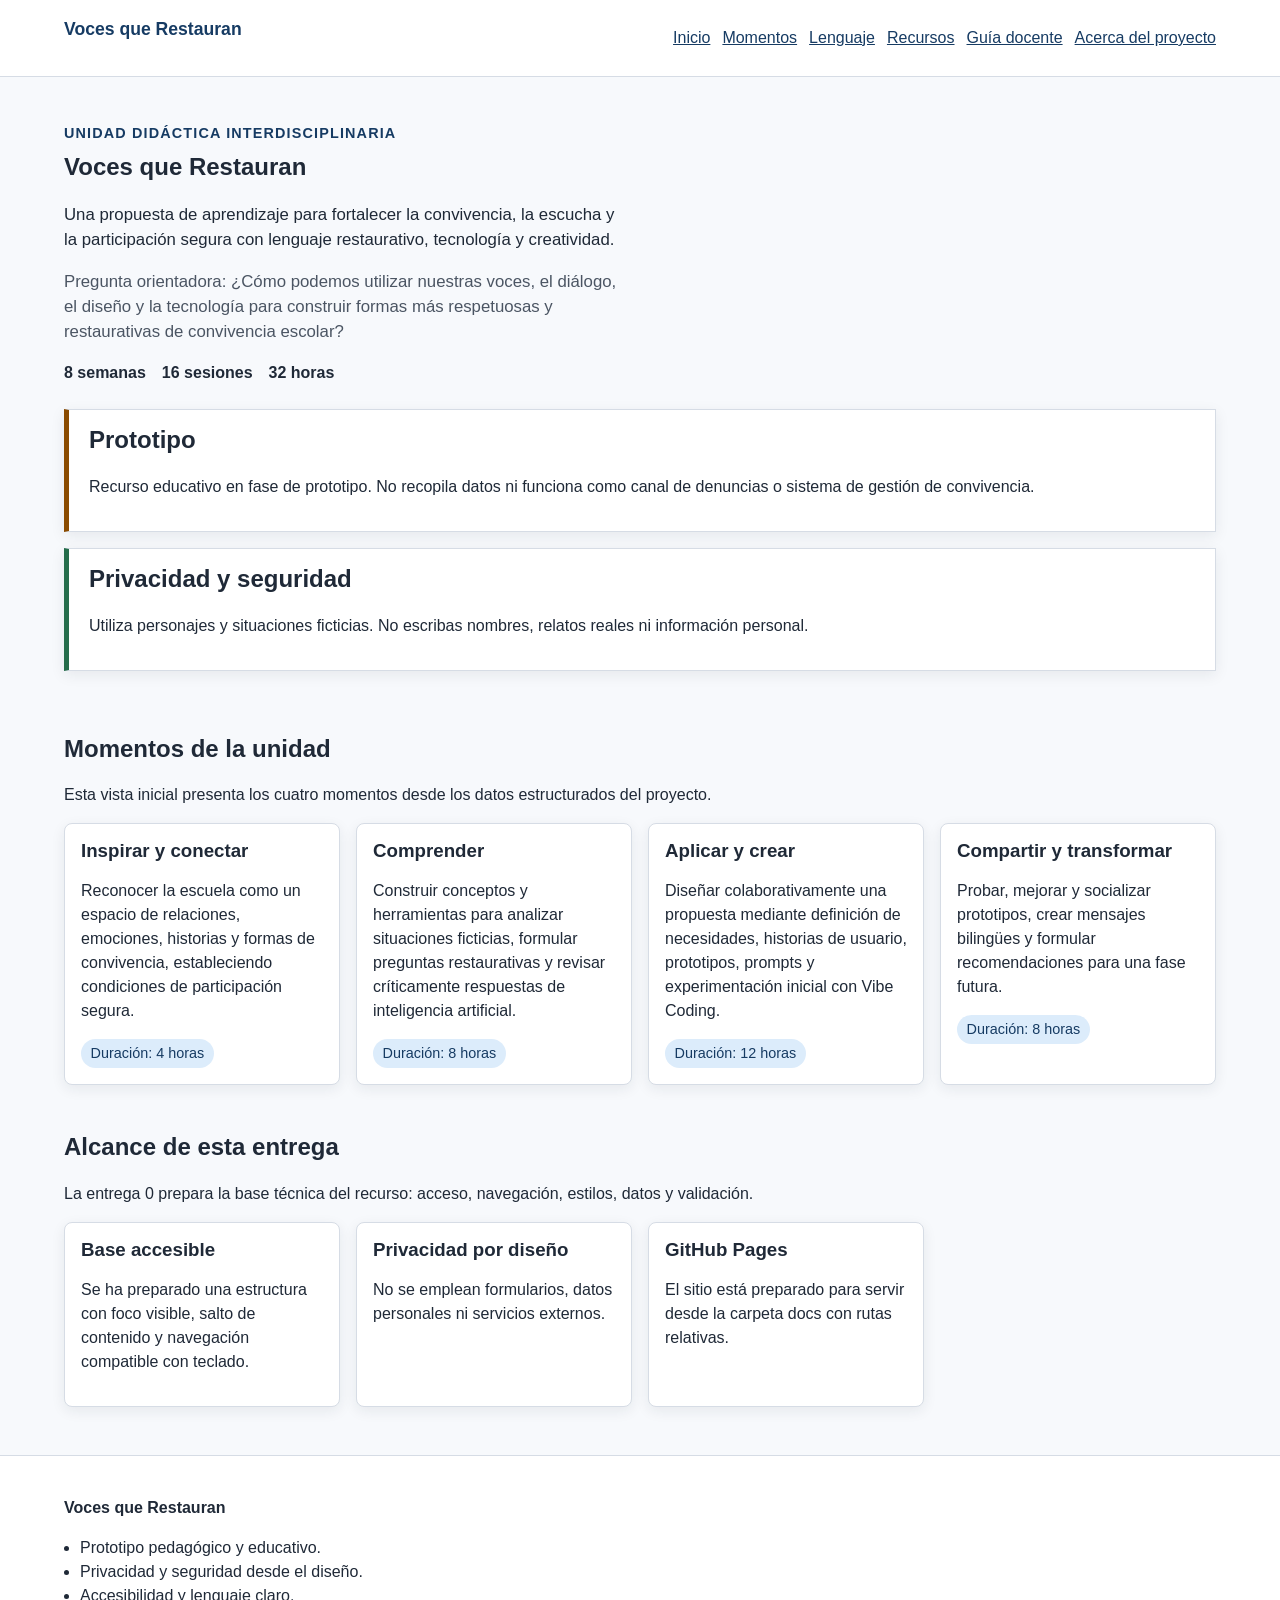
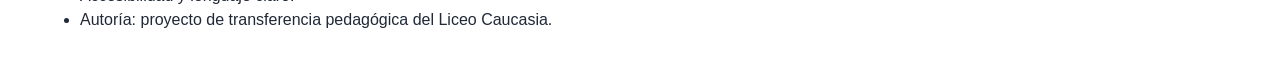
==== docs/index.html @ dc5d8d42 "Prepare static website foundation" ====
<!doctype html>
<html lang="es">
  <head>
    <meta charset="utf-8">
    <meta name="viewport" content="width=device-width, initial-scale=1">
    <meta name="description" content="Prototipo inicial de la unidad didáctica Voces que Restauran, con enfoque en privacidad, accesibilidad y navegación sencilla para GitHub Pages.">
    <title>Voces que Restauran | Prototipo inicial</title>
    <link rel="stylesheet" href="css/base.css">
    <link rel="stylesheet" href="css/layout.css">
    <link rel="stylesheet" href="css/components.css">
    <link rel="stylesheet" href="css/utilities.css">
    <link rel="stylesheet" href="css/print.css">
  </head>
  <body data-content-path="./data/unit-content.json">
    <a class="skip-link" href="#main-content">Saltar al contenido</a>

    <header class="site-header">
      <div class="container site-header__inner">
        <a class="brand-link" href="./index.html">Voces que Restauran</a>
        <button class="site-nav-toggle" type="button" aria-expanded="false" aria-controls="site-nav-list" aria-label="Abrir menú principal">
          Menú
        </button>
        <nav class="site-nav" aria-label="Navegación principal">
          <ul id="site-nav-list" class="site-nav-list">
            <li><a href="./index.html" aria-current="page">Inicio</a></li>
            <li><a href="./moments/">Momentos</a></li>
            <li><a href="./language/">Lenguaje</a></li>
            <li><a href="./resources/">Recursos</a></li>
            <li><a href="./teacher-guide/">Guía docente</a></li>
            <li><a href="./about/">Acerca del proyecto</a></li>
          </ul>
        </nav>
      </div>
    </header>

    <main id="main-content">
      <section class="hero container" aria-labelledby="project-title">
        <div class="hero__content">
          <p class="eyebrow">Unidad didáctica interdisciplinaria</p>
          <h1 id="project-title">Voces que Restauran</h1>
          <p class="lead">Una propuesta de aprendizaje para fortalecer la convivencia, la escucha y la participación segura con lenguaje restaurativo, tecnología y creatividad.</p>
          <p class="lead lead--secondary">Pregunta orientadora: ¿Cómo podemos utilizar nuestras voces, el diálogo, el diseño y la tecnología para construir formas más respetuosas y restaurativas de convivencia escolar?</p>
          <ul class="summary-list" aria-label="Datos generales de la unidad">
            <li><strong>8 semanas</strong></li>
            <li><strong>16 sesiones</strong></li>
            <li><strong>32 horas</strong></li>
          </ul>
        </div>

        <div class="notice notice--warning" role="status">
          <h2>Prototipo</h2>
          <p>Recurso educativo en fase de prototipo. No recopila datos ni funciona como canal de denuncias o sistema de gestión de convivencia.</p>
        </div>
        <div class="notice notice--info" role="note">
          <h2>Privacidad y seguridad</h2>
          <p>Utiliza personajes y situaciones ficticias. No escribas nombres, relatos reales ni información personal.</p>
        </div>
      </section>

      <section class="container section-block" aria-labelledby="moments-title">
        <div class="section-heading">
          <h2 id="moments-title">Momentos de la unidad</h2>
          <p>Esta vista inicial presenta los cuatro momentos desde los datos estructurados del proyecto.</p>
        </div>
        <div id="moments-list" class="card-grid" aria-live="polite"></div>
      </section>

      <section class="container section-block" aria-labelledby="scope-title">
        <div class="section-heading">
          <h2 id="scope-title">Alcance de esta entrega</h2>
          <p>La entrega 0 prepara la base técnica del recurso: acceso, navegación, estilos, datos y validación.</p>
        </div>
        <div class="card-grid">
          <article class="card">
            <h3>Base accesible</h3>
            <p>Se ha preparado una estructura con foco visible, salto de contenido y navegación compatible con teclado.</p>
          </article>
          <article class="card">
            <h3>Privacidad por diseño</h3>
            <p>No se emplean formularios, datos personales ni servicios externos.</p>
          </article>
          <article class="card">
            <h3>GitHub Pages</h3>
            <p>El sitio está preparado para servir desde la carpeta docs con rutas relativas.</p>
          </article>
        </div>
      </section>
    </main>

    <footer class="site-footer">
      <div class="container site-footer__inner">
        <p><strong>Voces que Restauran</strong></p>
        <ul class="footer-links">
          <li>Prototipo pedagógico y educativo.</li>
          <li>Privacidad y seguridad desde el diseño.</li>
          <li>Accesibilidad y lenguaje claro.</li>
          <li>Autoría: proyecto de transferencia pedagógica del Liceo Caucasia.</li>
        </ul>
      </div>
    </footer>

    <script type="module" src="js/main.js"></script>
  </body>
</html>
---- docs/css/base.css ----
:root {
  color-scheme: light;
  --color-bg: #f7f9fc;
  --color-surface: #ffffff;
  --color-text: #1f2937;
  --color-muted: #4b5563;
  --color-accent: #235b8f;
  --color-accent-strong: #163b63;
  --color-accent-soft: #dcecfb;
  --color-success: #256d4b;
  --color-warning: #8a4b00;
  --color-border: #d6dce5;
  --font-sans: "Segoe UI", Arial, sans-serif;
  --max-width: 72rem;
  --shadow: 0 0.25rem 0.85rem rgba(31, 41, 55, 0.08);
}

* {
  box-sizing: border-box;
}

html {
  font-size: 16px;
  line-height: 1.5;
}

body {
  margin: 0;
  font-family: var(--font-sans);
  color: var(--color-text);
  background: var(--color-bg);
}

a {
  color: var(--color-accent-strong);
  text-decoration: underline;
}

a:hover,
a:focus-visible {
  color: var(--color-accent);
}

img {
  max-width: 100%;
  height: auto;
}

h1,
h2,
h3 {
  line-height: 1.2;
  margin-top: 0;
}

button,
a {
  min-height: 2.75rem;
}

:focus-visible {
  outline: 0.25rem solid var(--color-accent);
  outline-offset: 0.125rem;
}

@media (prefers-reduced-motion: reduce) {
  *, *::before, *::after {
    animation-duration: 0.01ms !important;
    animation-iteration-count: 1 !important;
    transition-duration: 0.01ms !important;
    scroll-behavior: auto !important;
  }
}
---- docs/css/layout.css ----
.container {
  width: min(100% - 2rem, var(--max-width));
  margin: 0 auto;
}

.site-header {
  background: var(--color-surface);
  border-bottom: 1px solid var(--color-border);
}

.site-header__inner {
  display: flex;
  flex-wrap: wrap;
  align-items: center;
  justify-content: space-between;
  padding: 1rem 0;
  gap: 0.75rem;
}

.brand-link {
  font-weight: 700;
  font-size: 1.1rem;
  text-decoration: none;
}

.site-nav-list {
  display: flex;
  flex-wrap: wrap;
  gap: 0.75rem;
  list-style: none;
  padding: 0;
  margin: 0;
}

.site-nav-toggle {
  display: none;
}

.hero,
.section-block {
  padding: 2rem 0 1rem;
}

.hero__content {
  margin-bottom: 1.5rem;
}

.summary-list {
  display: flex;
  flex-wrap: wrap;
  gap: 1rem;
  padding: 0;
  list-style: none;
}

.site-footer {
  margin-top: 2rem;
  border-top: 1px solid var(--color-border);
  background: var(--color-surface);
}

.site-footer__inner {
  padding: 1.5rem 0;
}

.footer-links {
  padding-left: 1rem;
}

.card-grid {
  display: grid;
  gap: 1rem;
  grid-template-columns: 1fr;
}

@media (min-width: 700px) {
  .card-grid {
    grid-template-columns: repeat(2, minmax(0, 1fr));
  }
}

@media (min-width: 960px) {
  .card-grid {
    grid-template-columns: repeat(4, minmax(0, 1fr));
  }
}

@media (max-width: 699px) {
  .site-nav-toggle {
    display: inline-flex;
    align-items: center;
    justify-content: center;
    padding: 0.6rem 0.9rem;
    border: 1px solid var(--color-border);
    background: var(--color-surface);
    color: var(--color-text);
    border-radius: 0.25rem;
  }

  .site-nav {
    width: 100%;
  }

  .site-nav-list {
    display: flex;
    flex-direction: column;
    width: 100%;
    padding-top: 0.5rem;
  }

  .has-js .site-nav-list {
    display: none;
  }

  .has-js .site-nav-list.is-open {
    display: flex;
  }
}
---- docs/css/components.css ----
.eyebrow {
  font-size: 0.9rem;
  font-weight: 700;
  letter-spacing: 0.08em;
  text-transform: uppercase;
  color: var(--color-accent-strong);
  margin-bottom: 0.5rem;
}

.lead {
  font-size: 1.05rem;
  max-width: 60ch;
}

.lead--secondary {
  color: var(--color-muted);
}

.notice {
  border: 1px solid var(--color-border);
  border-left: 0.35rem solid var(--color-accent);
  padding: 1rem 1.25rem;
  margin-bottom: 1rem;
  background: var(--color-surface);
  box-shadow: var(--shadow);
}

.notice--warning {
  border-left-color: var(--color-warning);
}

.notice--info {
  border-left-color: var(--color-success);
}

.card {
  border: 1px solid var(--color-border);
  border-radius: 0.5rem;
  padding: 1rem;
  background: var(--color-surface);
  box-shadow: var(--shadow);
}

.card h3 {
  margin-bottom: 0.5rem;
}

.section-heading {
  margin-bottom: 1rem;
}

.tag {
  display: inline-block;
  padding: 0.25rem 0.6rem;
  border-radius: 999px;
  background: var(--color-accent-soft);
  color: var(--color-accent-strong);
  font-size: 0.9rem;
}
---- docs/css/utilities.css ----
.visually-hidden {
  position: absolute;
  width: 1px;
  height: 1px;
  padding: 0;
  margin: -1px;
  overflow: hidden;
  clip: rect(0, 0, 0, 0);
  white-space: nowrap;
  border: 0;
}

.skip-link {
  position: absolute;
  left: 1rem;
  top: -3rem;
  z-index: 1000;
  background: var(--color-accent-strong);
  color: #fff;
  padding: 0.75rem 1rem;
  text-decoration: none;
}

.skip-link:focus {
  top: 1rem;
}

.no-print {
  display: initial;
}
---- docs/css/print.css ----
@media print {
  body {
    background: #fff;
    color: #000;
  }

  .site-header,
  .site-nav-toggle,
  .site-nav,
  .no-print {
    display: none !important;
  }

  .notice,
  .card {
    box-shadow: none;
    border-color: #000;
  }

  a {
    color: #000;
    text-decoration: none;
  }
}
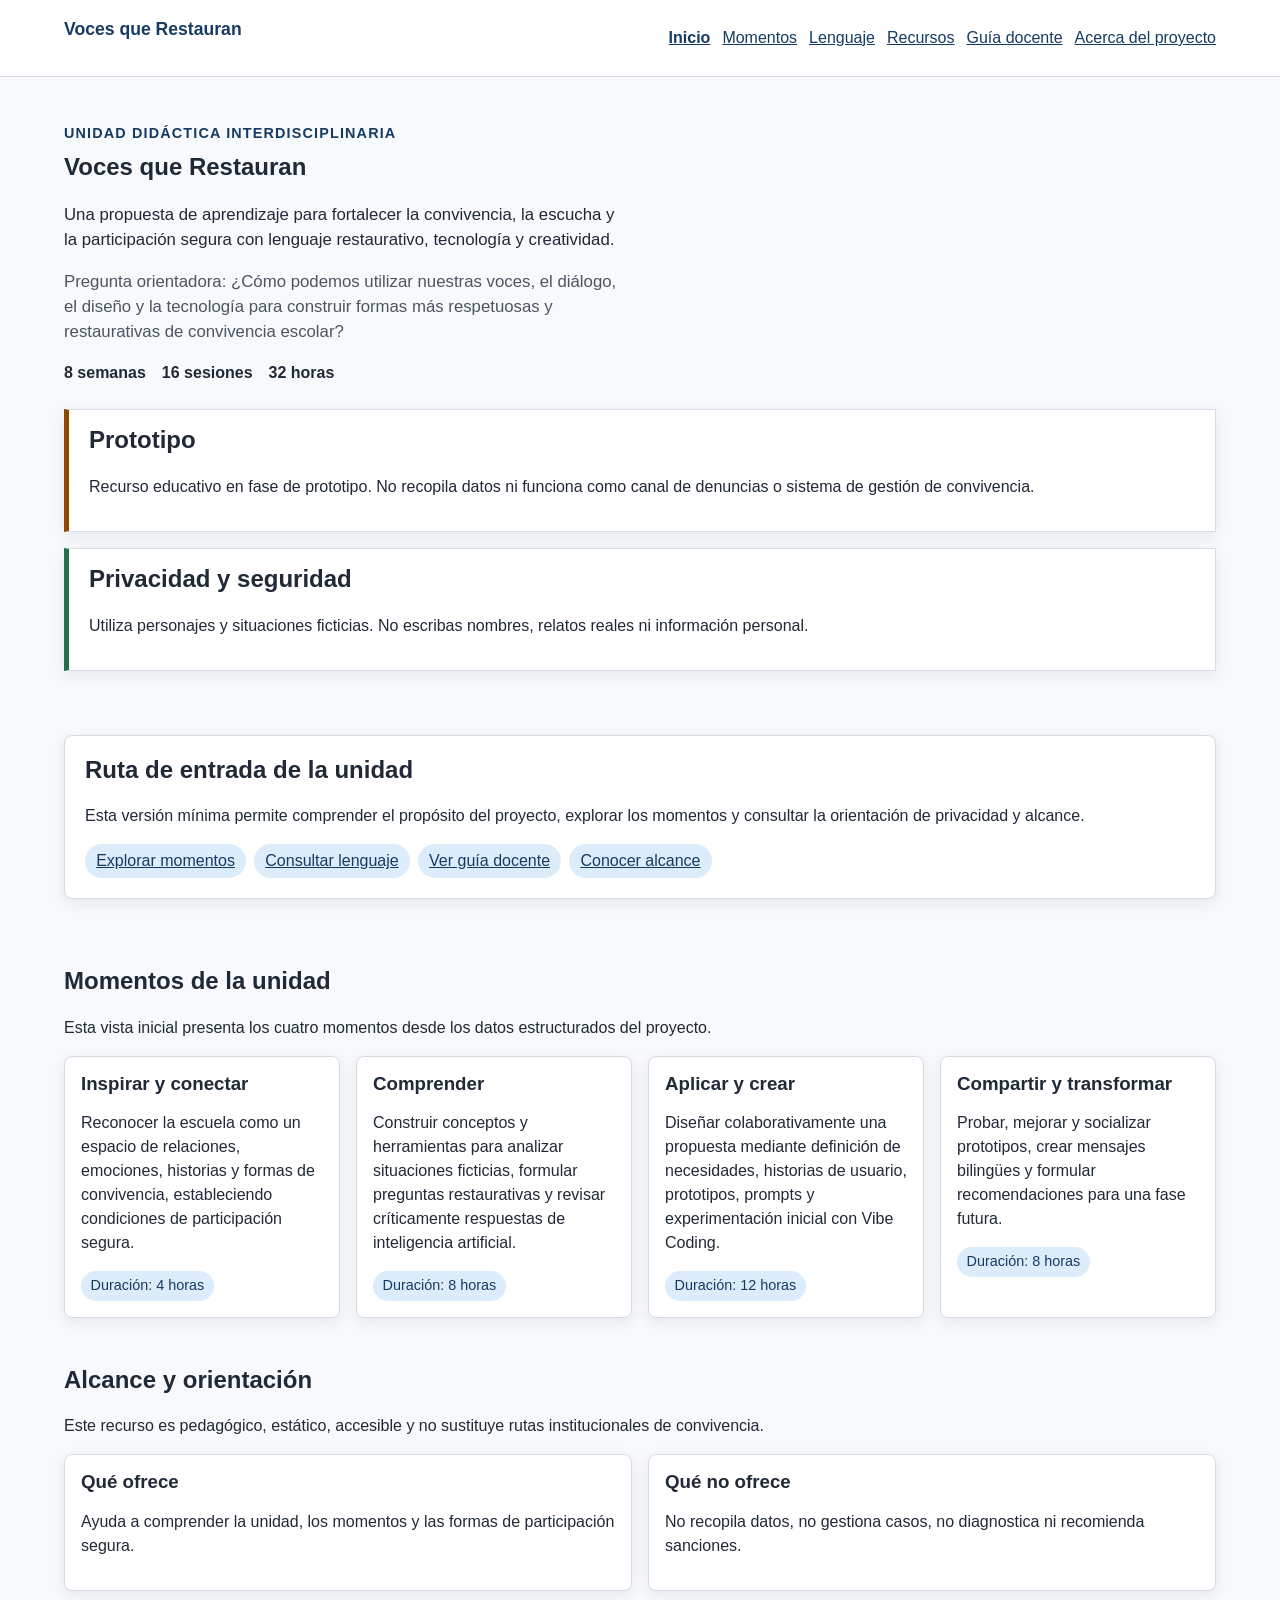
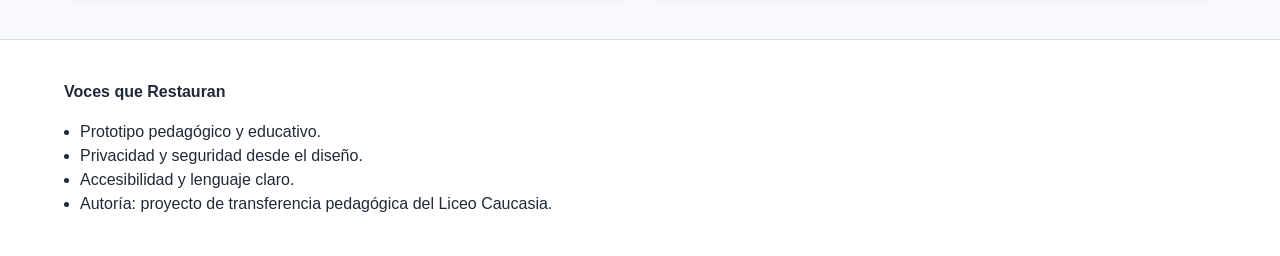
==== commit 8463b1d1: "Expand static prototype content" ====
--- a/docs/index.html
+++ b/docs/index.html
@@ -57,6 +57,19 @@
         </div>
       </section>
 
+      <section class="container section-block" aria-labelledby="quick-links-title">
+        <div class="page-intro">
+          <h2 id="quick-links-title">Ruta de entrada de la unidad</h2>
+          <p>Esta versión mínima permite comprender el propósito del proyecto, explorar los momentos y consultar la orientación de privacidad y alcance.</p>
+          <ul class="pill-list" aria-label="Vías rápidas">
+            <li><a href="./moments/">Explorar momentos</a></li>
+            <li><a href="./language/">Consultar lenguaje</a></li>
+            <li><a href="./teacher-guide/">Ver guía docente</a></li>
+            <li><a href="./about/scope.html">Conocer alcance</a></li>
+          </ul>
+        </div>
+      </section>
+
       <section class="container section-block" aria-labelledby="moments-title">
         <div class="section-heading">
           <h2 id="moments-title">Momentos de la unidad</h2>
@@ -67,21 +80,17 @@
 
       <section class="container section-block" aria-labelledby="scope-title">
         <div class="section-heading">
-          <h2 id="scope-title">Alcance de esta entrega</h2>
-          <p>La entrega 0 prepara la base técnica del recurso: acceso, navegación, estilos, datos y validación.</p>
+          <h2 id="scope-title">Alcance y orientación</h2>
+          <p>Este recurso es pedagógico, estático, accesible y no sustituye rutas institucionales de convivencia.</p>
         </div>
-        <div class="card-grid">
+        <div class="info-grid">
           <article class="card">
-            <h3>Base accesible</h3>
-            <p>Se ha preparado una estructura con foco visible, salto de contenido y navegación compatible con teclado.</p>
+            <h3>Qué ofrece</h3>
+            <p>Ayuda a comprender la unidad, los momentos y las formas de participación segura.</p>
           </article>
           <article class="card">
-            <h3>Privacidad por diseño</h3>
-            <p>No se emplean formularios, datos personales ni servicios externos.</p>
-          </article>
-          <article class="card">
-            <h3>GitHub Pages</h3>
-            <p>El sitio está preparado para servir desde la carpeta docs con rutas relativas.</p>
+            <h3>Qué no ofrece</h3>
+            <p>No recopila datos, no gestiona casos, no diagnostica ni recomienda sanciones.</p>
           </article>
         </div>
       </section>
--- a/docs/css/components.css
+++ b/docs/css/components.css
@@ -57,3 +57,59 @@
   color: var(--color-accent-strong);
   font-size: 0.9rem;
 }
+
+.page-intro {
+  background: var(--color-surface);
+  border: 1px solid var(--color-border);
+  border-radius: 0.5rem;
+  padding: 1.25rem;
+  box-shadow: var(--shadow);
+  margin-bottom: 1.25rem;
+}
+
+.breadcrumbs {
+  display: flex;
+  flex-wrap: wrap;
+  gap: 0.5rem;
+  list-style: none;
+  padding: 0;
+  margin: 0 0 1rem;
+  font-size: 0.95rem;
+}
+
+.breadcrumbs a {
+  text-decoration: none;
+}
+
+.pill-list {
+  display: flex;
+  flex-wrap: wrap;
+  gap: 0.5rem;
+  list-style: none;
+  padding: 0;
+  margin: 1rem 0 0;
+}
+
+.pill-list li {
+  background: var(--color-accent-soft);
+  color: var(--color-accent-strong);
+  border-radius: 999px;
+  padding: 0.3rem 0.7rem;
+}
+
+.info-grid {
+  display: grid;
+  gap: 1rem;
+  grid-template-columns: 1fr;
+}
+
+.site-nav-list a[aria-current="page"] {
+  font-weight: 700;
+  color: var(--color-accent-strong);
+}
+
+@media (min-width: 700px) {
+  .info-grid {
+    grid-template-columns: repeat(2, minmax(0, 1fr));
+  }
+}
